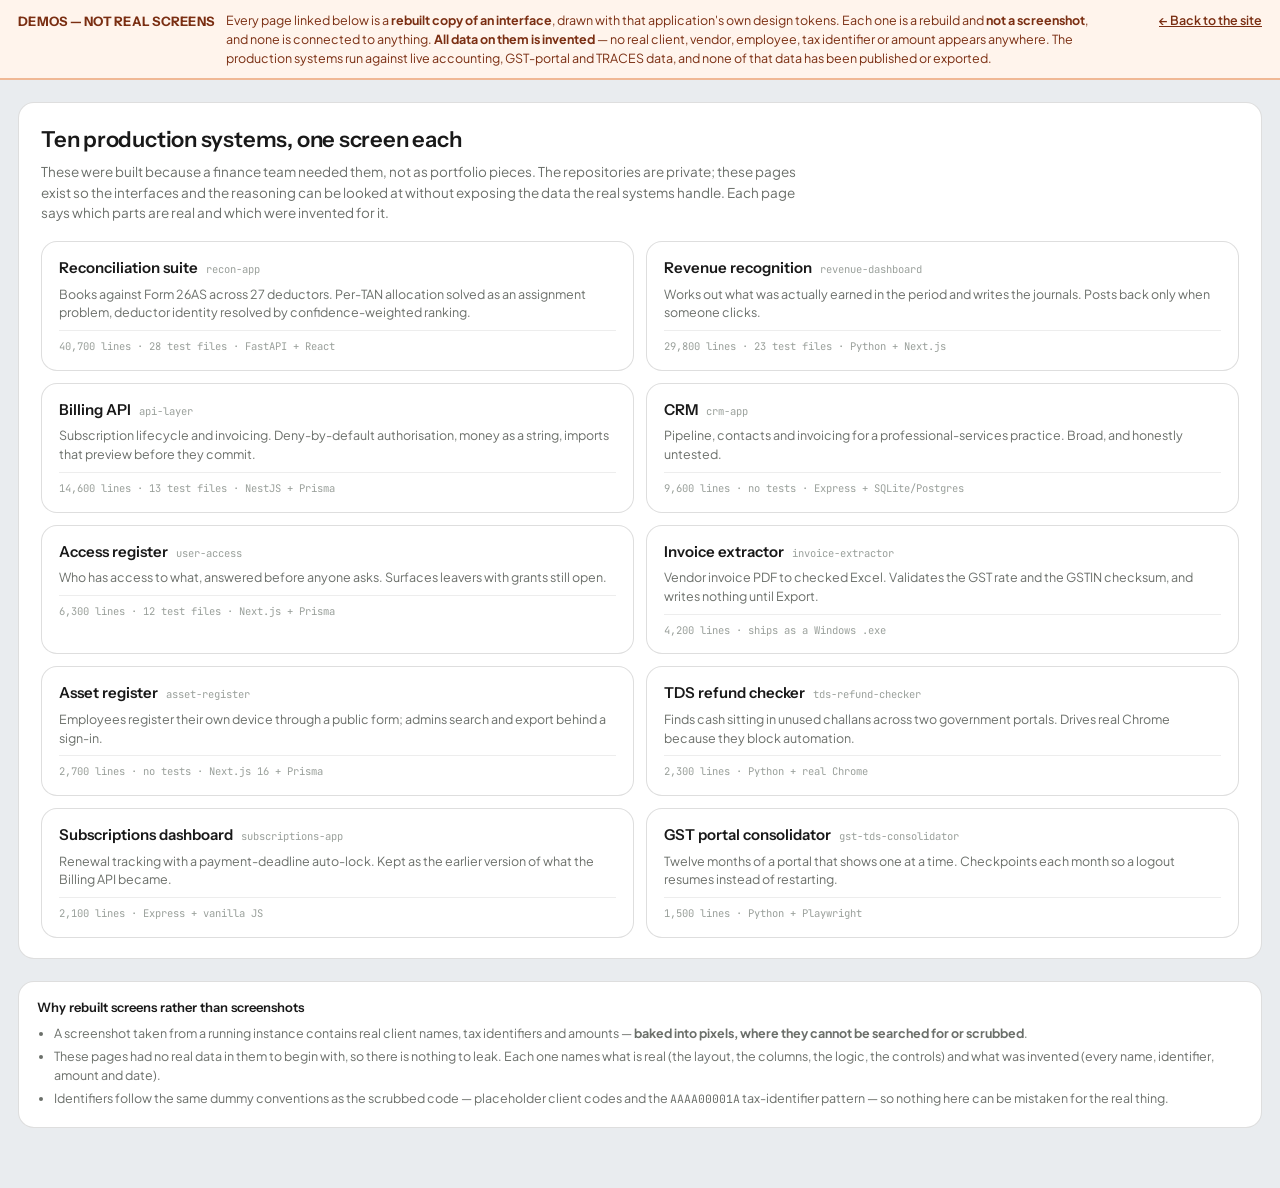
==== demos/index.html @ 8214fd95 "Ten production systems: tree entries with scale and problem, plus rebuilt demo screens Tree: new 'Pr" ====
<!DOCTYPE html>
<html lang="en">
<head>
<meta charset="UTF-8" />
<meta name="viewport" content="width=device-width, initial-scale=1.0" />
<title>Demo screens — ten production systems · Sairam Reddy</title>
<meta name="robots" content="noindex" />
<meta name="description" content="Rebuilt interface demos for ten finance systems. All data on these pages is invented." />
<link rel="preconnect" href="https://fonts.googleapis.com" />
<link rel="preconnect" href="https://fonts.gstatic.com" crossorigin />
<link href="https://fonts.googleapis.com/css2?family=Instrument+Sans:wght@400;500;600;700&family=Plus+Jakarta+Sans:wght@400;500;600;700&family=JetBrains+Mono:wght@400;500&display=swap" rel="stylesheet" />
<link rel="stylesheet" href="demo.css" />
<style>
  .grid{display:grid;gap:12px;margin-top:18px}
  @media(min-width:700px){.grid{grid-template-columns:1fr 1fr}}
  a.item{display:block;background:#fff;border:1px solid var(--line-2);border-radius:var(--r-card);
         padding:15px 17px;text-decoration:none;color:var(--fg);transition:border-color .15s,transform .15s}
  a.item:hover{border-color:var(--fg);transform:translateY(-2px)}
  a.item .n{font-family:var(--f-display);font-weight:600;font-size:15px;display:flex;
            align-items:baseline;gap:8px;flex-wrap:wrap}
  a.item .n span.r{font-family:var(--mono);font-size:10.5px;color:var(--faint);font-weight:400}
  a.item .d{color:var(--muted);font-size:12.5px;margin-top:5px}
  a.item .m{font-family:var(--mono);font-size:10.5px;color:var(--faint);margin-top:8px;
            padding-top:8px;border-top:1px solid var(--line)}
</style>
</head>
<body class="skin-ui">

<div class="warn">
  <div class="in">
    <b>Demos — not real screens</b>
    <p>Every page linked below is a <strong>rebuilt copy of an interface</strong>, drawn with that
       application's own design tokens. Each one is a rebuild and <strong>not a screenshot</strong>,
       and none is connected to anything. <strong>All data on them is invented</strong> — no real client, vendor, employee,
       tax identifier or amount appears anywhere. The production systems run against live
       accounting, GST-portal and TRACES data, and none of that data has been published or exported.</p>
    <a class="back" href="../index.html#work">← Back to the site</a>
  </div>
</div>

<div class="page">
  <div class="intro">
    <h1>Ten production systems, one screen each</h1>
    <p class="sub">These were built because a finance team needed them, not as portfolio pieces. The
      repositories are private; these pages exist so the interfaces and the reasoning can be looked
      at without exposing the data the real systems handle. Each page says which parts are real and
      which were invented for it.</p>

    <div class="grid">

      <a class="item" href="recon-app.html">
        <div class="n">Reconciliation suite <span class="r">recon-app</span></div>
        <div class="d">Books against Form 26AS across 27 deductors. Per-TAN allocation solved as an
          assignment problem, deductor identity resolved by confidence-weighted ranking.</div>
        <div class="m">40,700 lines · 28 test files · FastAPI + React</div>
      </a>

      <a class="item" href="revenue-dashboard.html">
        <div class="n">Revenue recognition <span class="r">revenue-dashboard</span></div>
        <div class="d">Works out what was actually earned in the period and writes the journals.
          Posts back only when someone clicks.</div>
        <div class="m">29,800 lines · 23 test files · Python + Next.js</div>
      </a>

      <a class="item" href="api-layer.html">
        <div class="n">Billing API <span class="r">api-layer</span></div>
        <div class="d">Subscription lifecycle and invoicing. Deny-by-default authorisation, money as
          a string, imports that preview before they commit.</div>
        <div class="m">14,600 lines · 13 test files · NestJS + Prisma</div>
      </a>

      <a class="item" href="crm-app.html">
        <div class="n">CRM <span class="r">crm-app</span></div>
        <div class="d">Pipeline, contacts and invoicing for a professional-services practice.
          Broad, and honestly untested.</div>
        <div class="m">9,600 lines · no tests · Express + SQLite/Postgres</div>
      </a>

      <a class="item" href="user-access.html">
        <div class="n">Access register <span class="r">user-access</span></div>
        <div class="d">Who has access to what, answered before anyone asks. Surfaces leavers with
          grants still open.</div>
        <div class="m">6,300 lines · 12 test files · Next.js + Prisma</div>
      </a>

      <a class="item" href="invoice-extractor.html">
        <div class="n">Invoice extractor <span class="r">invoice-extractor</span></div>
        <div class="d">Vendor invoice PDF to checked Excel. Validates the GST rate and the GSTIN
          checksum, and writes nothing until Export.</div>
        <div class="m">4,200 lines · ships as a Windows .exe</div>
      </a>

      <a class="item" href="asset-register.html">
        <div class="n">Asset register <span class="r">asset-register</span></div>
        <div class="d">Employees register their own device through a public form; admins search and
          export behind a sign-in.</div>
        <div class="m">2,700 lines · no tests · Next.js 16 + Prisma</div>
      </a>

      <a class="item" href="tds-refund-checker.html">
        <div class="n">TDS refund checker <span class="r">tds-refund-checker</span></div>
        <div class="d">Finds cash sitting in unused challans across two government portals. Drives
          real Chrome because they block automation.</div>
        <div class="m">2,300 lines · Python + real Chrome</div>
      </a>

      <a class="item" href="subscriptions-app.html">
        <div class="n">Subscriptions dashboard <span class="r">subscriptions-app</span></div>
        <div class="d">Renewal tracking with a payment-deadline auto-lock. Kept as the earlier
          version of what the Billing API became.</div>
        <div class="m">2,100 lines · Express + vanilla JS</div>
      </a>

      <a class="item" href="gst-tds-consolidator.html">
        <div class="n">GST portal consolidator <span class="r">gst-tds-consolidator</span></div>
        <div class="d">Twelve months of a portal that shows one at a time. Checkpoints each month so
          a logout resumes instead of restarting.</div>
        <div class="m">1,500 lines · Python + Playwright</div>
      </a>

    </div>
  </div>

  <div class="foot">
    <h4>Why rebuilt screens rather than screenshots</h4>
    <ul>
      <li>A screenshot taken from a running instance contains real client names, tax identifiers and
          amounts — <strong>baked into pixels, where they cannot be searched for or scrubbed</strong>.</li>
      <li>These pages had no real data in them to begin with, so there is nothing to leak. Each one
          names what is real (the layout, the columns, the logic, the controls) and what was invented
          (every name, identifier, amount and date).</li>
      <li>Identifiers follow the same dummy conventions as the scrubbed code — placeholder client
          codes and the <span class="mono">AAAA00001A</span> tax-identifier pattern — so nothing here
          can be mistaken for the real thing.</li>
    </ul>
  </div>
</div>
</body>
</html>
---- demos/demo.css ----
/* ============================================================
   Shared chrome for the demo screens.

   Every page that uses this is a REBUILT interface with invented
   data, not a screenshot. The banner and the real-vs-invented
   panels are part of the deal — do not remove them from a page
   and leave the screen behind.

   Skins below carry each application's own design tokens, lifted
   from that app's stylesheet so the demo looks like the app.
============================================================ */

:root{
  --caution:#7a2e12; --caution-bg:#fff4ec; --caution-line:#f0b895;
  --frame:#e9ecef;
  --mono:'JetBrains Mono',ui-monospace,'SFMono-Regular',Menlo,monospace;
}

/* ---------- skin A — the "ui" system (recon, revenue, billing, subs) ---------- */
body.skin-ui{
  --bg:#fff; --fg:#191919; --muted:#6b6f6a; --faint:#9aa09b;
  --surface:#f3f6fa; --line:rgba(25,25,25,.08); --line-2:rgba(25,25,25,.14);
  --accent:#e05a5a; --accent-ink:#b23b3b; --accent-tint:#fdecec;
  --dark:#191919; --dark-fg:#fff;
  --side-bg:#191919; --side-text:rgba(255,255,255,.66);
  --side-strong:#fff; --side-muted:rgba(255,255,255,.40); --side-active:#2c2c2c;
  --ok-bg:#ecfdf5; --ok-fg:#065f46; --ok-line:#a7f3d0;
  --warn-bg:#fffbeb; --warn-fg:#92590b; --warn-line:#fde68a;
  --err-bg:#fef2f2; --err-fg:#b91c1c; --err-line:#fecaca;
  --r-card:16px; --r-btn:999px; --r-sm:8px;
  --f-display:'Instrument Sans',system-ui,sans-serif;
  --f-body:'Plus Jakarta Sans',system-ui,sans-serif;
}
body.skin-ui.subs{ --accent:#d24b4b; --accent-ink:#a03636; }

/* ---------- skin B — shadcn/green (access register, asset register) ---------- */
body.skin-green{
  --bg:#fff; --fg:#1a1a1a; --muted:#6e716b; --faint:#9aa09b;
  --surface:#f5f7fa; --line:#e6eaef; --line-2:#d7dde4;
  --accent:#5cc95c; --accent-ink:#2f7a3f; --accent-tint:#e6f7e9;
  --dark:#1a1a1a; --dark-fg:#fff;
  --side-bg:#fff; --side-text:#5c605c; --side-strong:#1a1a1a;
  --side-muted:#9aa09b; --side-active:#e6f7e9;
  --ok-bg:#e6f7e9; --ok-fg:#2f7a3f; --ok-line:#b7e6c1;
  --warn-bg:#fff7e6; --warn-fg:#8a5a0b; --warn-line:#f5d9a0;
  --err-bg:#ffece7; --err-fg:#b2361c; --err-line:#f7c3b5;
  --r-card:12px; --r-btn:8px; --r-sm:6px;
  --f-display:'Instrument Sans',system-ui,sans-serif;
  --f-body:'Plus Jakarta Sans',system-ui,sans-serif;
}

/* ---------- skin C — tailwind slate/indigo (CRM) ---------- */
body.skin-slate{
  --bg:#fff; --fg:#1f2937; --muted:#6b7280; --faint:#9ca3af;
  --surface:#f9fafb; --line:#e5e7eb; --line-2:#d1d5db;
  --accent:#4f46e5; --accent-ink:#4338ca; --accent-tint:#eef2ff;
  --dark:#111827; --dark-fg:#fff;
  --side-bg:#111827; --side-text:rgba(255,255,255,.68);
  --side-strong:#fff; --side-muted:rgba(255,255,255,.42); --side-active:#1f2937;
  --ok-bg:#ecfdf5; --ok-fg:#047857; --ok-line:#a7f3d0;
  --warn-bg:#fffbeb; --warn-fg:#b45309; --warn-line:#fde68a;
  --err-bg:#fef2f2; --err-fg:#b91c1c; --err-line:#fecaca;
  --r-card:8px; --r-btn:8px; --r-sm:6px;
  --f-display:'Instrument Sans',system-ui,sans-serif;
  --f-body:'Plus Jakarta Sans',system-ui,sans-serif;
}

/* ---------- skin D — terminal (portal scrapers) ---------- */
body.skin-term{
  --bg:#fff; --fg:#191919; --muted:#6b6f6a; --faint:#9aa09b;
  --surface:#f3f6fa; --line:rgba(25,25,25,.08); --line-2:rgba(25,25,25,.14);
  --accent:#0d6b53; --accent-ink:#0a5241; --accent-tint:#e6f4f0;
  --dark:#191919; --dark-fg:#fff;
  --ok-bg:#ecfdf5; --ok-fg:#065f46; --ok-line:#a7f3d0;
  --warn-bg:#fffbeb; --warn-fg:#92590b; --warn-line:#fde68a;
  --err-bg:#fef2f2; --err-fg:#b91c1c; --err-line:#fecaca;
  --r-card:12px; --r-btn:8px; --r-sm:6px;
  --f-display:'Instrument Sans',system-ui,sans-serif;
  --f-body:'Plus Jakarta Sans',system-ui,sans-serif;
}

*{box-sizing:border-box;margin:0;padding:0}
html{-webkit-text-size-adjust:100%}
body{font-family:var(--f-body);font-size:13px;line-height:1.5;background:var(--frame);
     color:var(--fg);-webkit-font-smoothing:antialiased}
h1,h2,h3,h4{font-family:var(--f-display);font-weight:600}
a{color:var(--accent-ink)}
@media(prefers-reduced-motion:reduce){*{animation:none!important;transition:none!important}}

/* ---------- the warning ---------- */
.warn{position:sticky;top:0;z-index:100;background:var(--caution-bg);
      border-bottom:2px solid var(--caution-line);color:var(--caution)}
.warn .in{max-width:1280px;margin:0 auto;padding:11px 18px;display:flex;gap:12px;
          align-items:flex-start;flex-wrap:wrap}
.warn b{font-family:var(--f-display);font-size:13px;letter-spacing:.02em;
        text-transform:uppercase;white-space:nowrap;padding-top:1px}
.warn p{font-size:12.5px;max-width:96ch}
.warn .back{margin-left:auto;font-size:12.5px;font-weight:600;white-space:nowrap;
            color:var(--caution);text-decoration:underline}

/* ---------- reading frame ---------- */
.page{max-width:1280px;margin:0 auto;padding:22px 18px 60px}
.intro{background:#fff;border:1px solid var(--line-2);border-radius:var(--r-card);
       padding:20px 22px;margin-bottom:20px}
.intro h1{font-size:22px;letter-spacing:-.01em}
.intro .sub{color:var(--muted);margin-top:6px;font-size:13.5px;max-width:78ch}
.split{display:grid;gap:16px;margin-top:18px}
@media(min-width:780px){.split{grid-template-columns:1fr 1fr}}
.box{border:1px solid var(--line);border-radius:var(--r-sm);padding:13px 15px;background:var(--surface)}
.box.real{background:var(--ok-bg);border-color:var(--ok-line)}
.box.fake{background:var(--caution-bg);border-color:var(--caution-line)}
.box h4{font-size:12px;text-transform:uppercase;letter-spacing:.1em;margin-bottom:7px}
.box.real h4{color:var(--ok-fg)} .box.fake h4{color:var(--caution)}
.box li{margin-left:16px;margin-bottom:3px;font-size:12.5px;color:var(--fg)}

/* ---------- app chrome ---------- */
.app{display:grid;grid-template-columns:212px 1fr;border-radius:var(--r-card);overflow:hidden;
     box-shadow:0 1px 3px rgba(0,0,0,.08),0 12px 34px rgba(0,0,0,.11);
     border:1px solid rgba(0,0,0,.10);background:#fff;min-height:600px}
.app.nosidebar{grid-template-columns:1fr}
.side{background:var(--side-bg);color:var(--side-text);padding:16px 0;display:flex;flex-direction:column}
body.skin-green .side,body.skin-slate .side{border-right:1px solid var(--line)}
body.skin-green .side{border-right-color:var(--line)}
.side .logo{padding:4px 16px 16px;display:flex;align-items:center;gap:9px;color:var(--side-strong);
            font-family:var(--f-display);font-weight:700;font-size:15px}
.side .logo span.m{width:22px;height:22px;border-radius:6px;background:var(--accent);
                   display:grid;place-items:center;font-size:11px;color:#fff}
.side .grp{padding:14px 16px 5px;font-size:10px;letter-spacing:.14em;
           text-transform:uppercase;color:var(--side-muted)}
.side a{display:flex;align-items:center;gap:9px;padding:7px 16px;color:var(--side-text);
        text-decoration:none;font-size:12.5px;border-left:2px solid transparent}
.side a.on{background:var(--side-active);color:var(--side-strong);
           border-left-color:var(--accent);font-weight:600}
.side .dot{width:5px;height:5px;border-radius:50%;background:currentColor;opacity:.5;flex:none}
.side .foot{margin-top:auto;padding:12px 16px 0;font-size:11px;color:var(--side-muted);
            border-top:1px solid rgba(128,128,128,.22)}

.main{background:var(--bg);display:flex;flex-direction:column;min-width:0}
.top{display:flex;align-items:center;gap:12px;padding:14px 20px;
     border-bottom:1px solid var(--line);flex-wrap:wrap}
.top h2{font-size:17px}
.top .crumb{color:var(--faint);font-size:12px}
.top .sp{margin-left:auto;display:flex;gap:8px;align-items:center;flex-wrap:wrap}
.btn{border-radius:var(--r-btn);font-family:inherit;font-weight:600;font-size:12.5px;height:32px;
     padding:0 14px;display:inline-flex;align-items:center;gap:6px;cursor:default}
.btn.p{background:var(--dark);color:var(--dark-fg)}
.btn.a{background:var(--accent);color:#fff}
.btn.s{background:var(--surface);color:var(--fg)}
.btn.o{background:transparent;color:var(--fg);border:1px solid var(--line-2)}
.body{padding:18px 20px}

/* stat strip */
.stats{display:grid;grid-template-columns:repeat(auto-fit,minmax(146px,1fr));gap:10px;margin-bottom:18px}
.stat{border:1px solid var(--line);border-radius:var(--r-sm);padding:11px 13px;background:#fff}
.stat dt{font-size:10.5px;letter-spacing:.1em;text-transform:uppercase;color:var(--faint)}
.stat dd{font-family:var(--f-display);font-weight:600;font-size:25px;margin-top:3px;letter-spacing:-.01em}
.stat .u{font-size:11.5px;color:var(--muted);font-family:var(--f-body);font-weight:400;margin-left:3px}
.stat.good dd{color:var(--ok-fg)} .stat.bad dd{color:var(--err-fg)} .stat.acc dd{color:var(--accent-ink)}

.sec{font-size:11px;letter-spacing:.12em;text-transform:uppercase;color:var(--faint);
     margin:20px 0 9px;display:flex;align-items:center;gap:9px}
.sec::after{content:'';flex:1;height:1px;background:var(--line)}

/* tables */
table{width:100%;border-collapse:collapse;font-size:12.5px}
th{text-align:left;font-weight:600;color:var(--muted);padding:8px 10px;
   border-bottom:1px solid var(--line-2);white-space:nowrap;font-size:11.5px}
td{padding:8px 10px;border-bottom:1px solid var(--line);vertical-align:middle}
tbody tr:last-child td{border-bottom:0}
.mono,.num{font-family:var(--mono);font-size:11.5px}
.num{text-align:right;white-space:nowrap}
tr.grp{background:var(--surface)} tr.grp td{font-weight:600;font-size:12px}

.band{display:inline-block;border-radius:5px;padding:1px 7px;font-size:10px;font-weight:600;
      text-transform:uppercase;letter-spacing:.04em;border:1px solid}
.band.high,.band.ok{background:var(--ok-bg);color:var(--ok-fg);border-color:var(--ok-line)}
.band.medium,.band.warn{background:var(--warn-bg);color:var(--warn-fg);border-color:var(--warn-line)}
.band.low,.band.err{background:var(--err-bg);color:var(--err-fg);border-color:var(--err-line)}
.band.info{background:var(--accent-tint);color:var(--accent-ink);border-color:var(--accent-tint)}
.src{display:inline-block;background:var(--surface);border-radius:4px;padding:1px 6px;
     font-size:10.5px;color:var(--muted);margin-right:3px}
.delta.pos{color:var(--err-fg)} .delta.nil{color:var(--faint)}

/* annotation callouts */
.note{margin:9px 0 2px;border-left:3px solid var(--accent);background:var(--accent-tint);
      padding:9px 13px;border-radius:0 var(--r-sm) var(--r-sm) 0;font-size:12.5px;
      color:var(--accent-ink);max-width:92ch}
.note b{font-family:var(--f-display)}
.tag{display:inline-block;background:var(--accent);color:#fff;font-size:9.5px;font-weight:700;
     letter-spacing:.08em;text-transform:uppercase;padding:2px 6px;border-radius:4px;
     margin-right:7px;vertical-align:1px}

/* terminal */
.term{background:#12141a;color:#d7dbe3;border-radius:var(--r-card);padding:0;overflow:hidden;
      box-shadow:0 12px 34px rgba(0,0,0,.18);border:1px solid #23262e}
.term .bar{background:#1b1e26;padding:8px 13px;display:flex;align-items:center;gap:7px;
           border-bottom:1px solid #23262e;font-size:11.5px;color:#8b93a3}
.term .bar i{width:10px;height:10px;border-radius:50%;background:#3a3f4b;display:inline-block}
.term pre{padding:15px 16px;overflow-x:auto;font-family:var(--mono);font-size:12px;
          line-height:1.62;white-space:pre;-webkit-overflow-scrolling:touch}
.term .g{color:#7ee0a8} .term .y{color:#f0c674} .term .r{color:#f08a7a}
.term .b{color:#7fb4f5} .term .d{color:#767d8c} .term .w{color:#fff;font-weight:600}

/* fake spreadsheet */
.xl{border:1px solid var(--line-2);border-radius:var(--r-sm);overflow:hidden;background:#fff}
.xl .xlbar{background:#217346;color:#fff;padding:7px 12px;font-size:12px;font-weight:600;
           display:flex;align-items:center;gap:8px;flex-wrap:wrap}
.xl .scroll{overflow-x:auto;-webkit-overflow-scrolling:touch}
.xl table{font-size:12px;min-width:640px}
.xl th{background:#f2f4f7;color:#444;border-bottom:1px solid var(--line-2)}
.xl td{font-family:var(--mono);font-size:11.5px}
.xl .tabs{display:flex;gap:2px;padding:5px 8px;background:#f2f4f7;border-top:1px solid var(--line)}
.xl .tabs span{font-size:11px;padding:3px 10px;border-radius:4px 4px 0 0;color:var(--muted)}
.xl .tabs span.on{background:#fff;color:var(--fg);font-weight:600;border:1px solid var(--line-2);border-bottom:0}

/* form preview */
.form{display:grid;gap:12px;max-width:620px}
@media(min-width:660px){.form.two{grid-template-columns:1fr 1fr}}
.field label{display:block;font-size:11.5px;font-weight:600;color:var(--muted);margin-bottom:4px}
.field .inp{border:1px solid var(--line-2);border-radius:var(--r-sm);padding:8px 11px;
            font-size:12.5px;background:#fff;color:var(--fg)}
.field .inp.ph{color:var(--faint)}

.foot{margin-top:22px;padding:16px 18px;background:#fff;border:1px solid var(--line-2);
      border-radius:var(--r-card);font-size:12.5px;color:var(--muted)}
.foot h4{color:var(--fg);font-size:13px;margin-bottom:7px}
.foot li{margin-left:17px;margin-bottom:4px}
.foot .more{margin-top:12px;padding-top:11px;border-top:1px solid var(--line)}

/* table scroll with a visible hint */
.tw{position:relative}
.tw .scroll{overflow-x:auto;-webkit-overflow-scrolling:touch}
.tw .scroll table{min-width:640px}
.swipe{display:none;font-size:11.5px;color:var(--faint);margin:0 0 7px;align-items:center;gap:6px}
.swipe::before{content:'⇄';font-size:13px}

/* ---------- mobile ---------- */
@media(max-width:860px){
  .app{grid-template-columns:1fr;min-height:0}
  /* The rail becomes a scrolling strip rather than vanishing — the navigation
     is part of what the screen is, so hiding it would misrepresent the app. */
  .side{flex-direction:row;align-items:center;gap:4px;padding:9px 10px;
        overflow-x:auto;-webkit-overflow-scrolling:touch}
  .side .logo{padding:0 10px 0 4px;flex:none;font-size:14px}
  .side .grp,.side .foot,.side .dot{display:none}
  .side a{flex:none;padding:6px 11px;border-left:0;border-radius:var(--r-btn);
          white-space:nowrap;font-size:12px}
  .side a.on{border-left:0;background:var(--accent);color:#fff}
  .swipe{display:flex}
}
@media(max-width:620px){
  .page{padding:16px 12px 44px}
  .warn .in{padding:10px 12px;gap:7px}
  .warn b{font-size:12px;white-space:normal}
  .warn .back{margin-left:0}
  .intro{padding:16px 14px}
  .intro h1{font-size:19px}
  .intro .sub{font-size:13px}
  .top{padding:12px 14px}
  .top h2{font-size:16px}
  .top .sp{width:100%;margin-left:0}
  .btn{height:34px}
  .body{padding:14px 0 16px}
  .body>.stats,.body>.note,.body>.sec,.body>.form,.body>p,
  .body>.tw>.swipe,.body>.xl,.body>.term{margin-left:14px;margin-right:14px}
  .stats{grid-template-columns:repeat(2,minmax(0,1fr))}
  .stat dd{font-size:22px}
  .tw .scroll{padding:0 14px}
  .note{font-size:12px;padding:9px 11px}
  .foot{padding:14px}
  .term pre{font-size:11px}
}
@media(max-width:380px){ .stats{grid-template-columns:1fr} }
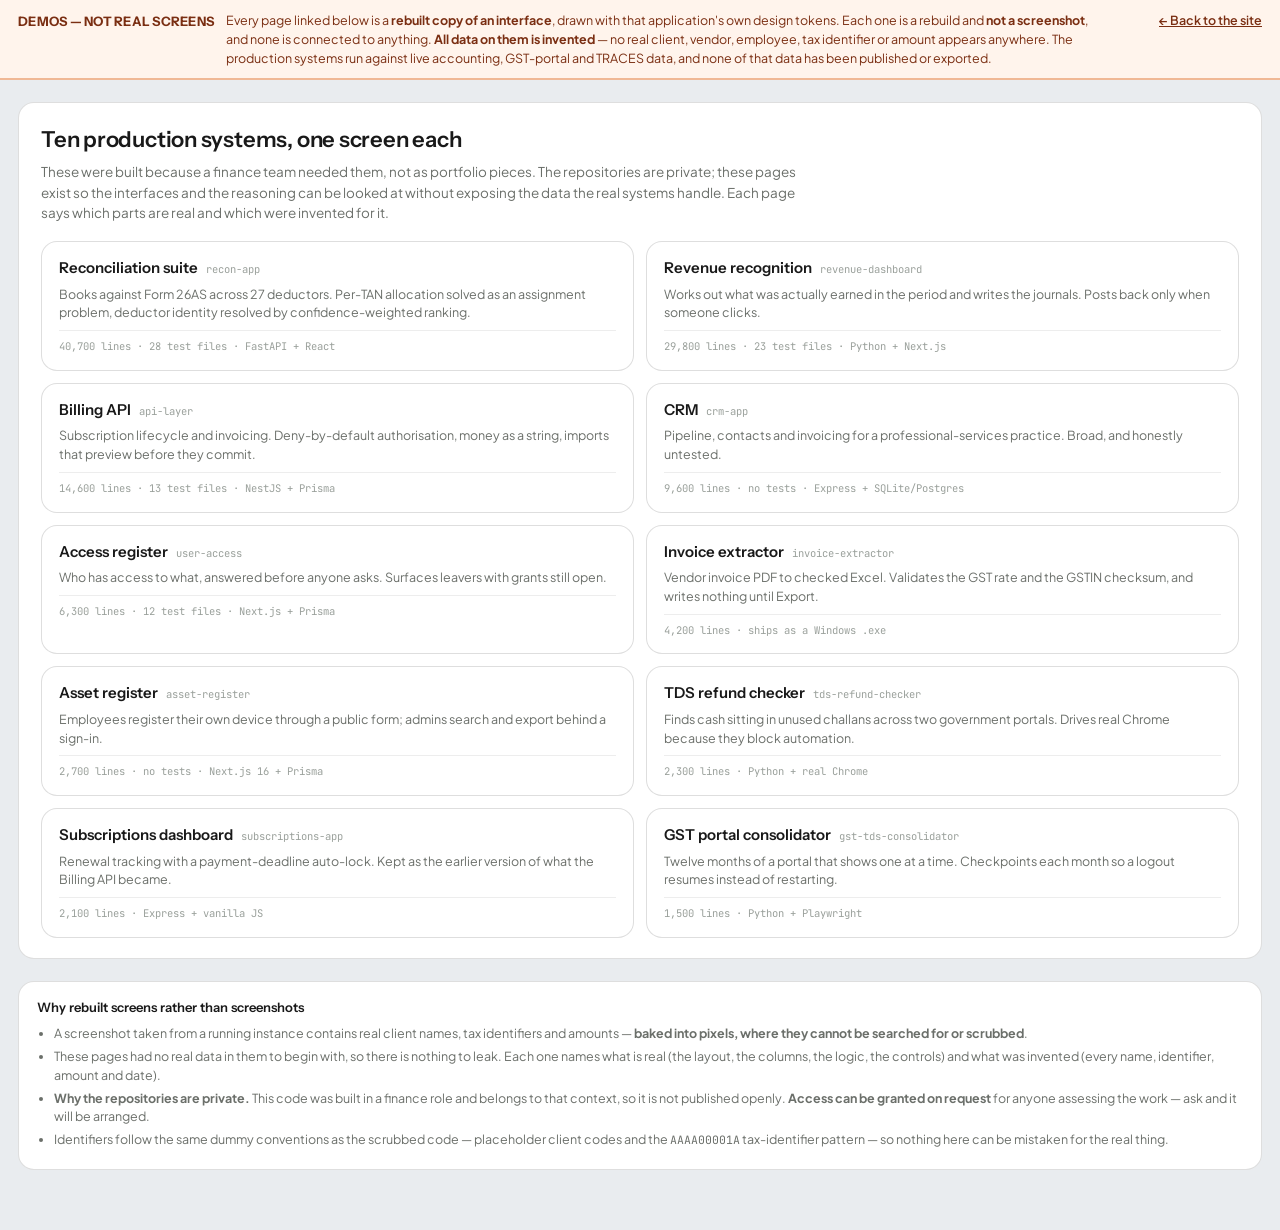
==== commit a127f377: "Demos: clickable screens; tree trimmed; private repos explained Each demo now has two or three navig" ====
--- a/demos/index.html
+++ b/demos/index.html
@@ -129,6 +129,7 @@
       <li>These pages had no real data in them to begin with, so there is nothing to leak. Each one
           names what is real (the layout, the columns, the logic, the controls) and what was invented
           (every name, identifier, amount and date).</li>
+      <li><strong>Why the repositories are private.</strong> This code was built in a finance role and belongs to that context, so it is not published openly. <strong>Access can be granted on request</strong> for anyone assessing the work &mdash; ask and it will be arranged.</li>
       <li>Identifiers follow the same dummy conventions as the scrubbed code — placeholder client
           codes and the <span class="mono">AAAA00001A</span> tax-identifier pattern — so nothing here
           can be mistaken for the real thing.</li>
--- a/demos/demo.css
+++ b/demos/demo.css
@@ -271,3 +271,18 @@
   .term pre{font-size:11px}
 }
 @media(max-width:380px){ .stats{grid-template-columns:1fr} }
+
+/* ---------- screen switching (see demo.js) ---------- */
+.screen[hidden]{display:none}
+.tabs-bar{display:flex;gap:4px;padding:0 20px;border-bottom:1px solid var(--line);
+          overflow-x:auto;-webkit-overflow-scrolling:touch;background:var(--bg)}
+.tab{flex:none;appearance:none;border:0;background:none;font-family:inherit;cursor:pointer;
+     font-size:12.5px;font-weight:600;color:var(--muted);padding:10px 12px;
+     border-bottom:2px solid transparent;white-space:nowrap}
+.tab:hover{color:var(--fg)}
+.tab.on{color:var(--fg);border-bottom-color:var(--accent)}
+.tab:focus-visible{outline:2px solid var(--accent);outline-offset:-2px;border-radius:4px}
+.side a{cursor:pointer}
+.side a:focus-visible{outline:2px solid var(--accent);outline-offset:-2px}
+.hint-nav{font-size:11.5px;color:var(--faint);margin:0 0 12px}
+@media(max-width:620px){ .tabs-bar{padding:0 14px} .tab{padding:10px 9px;font-size:12px} }
